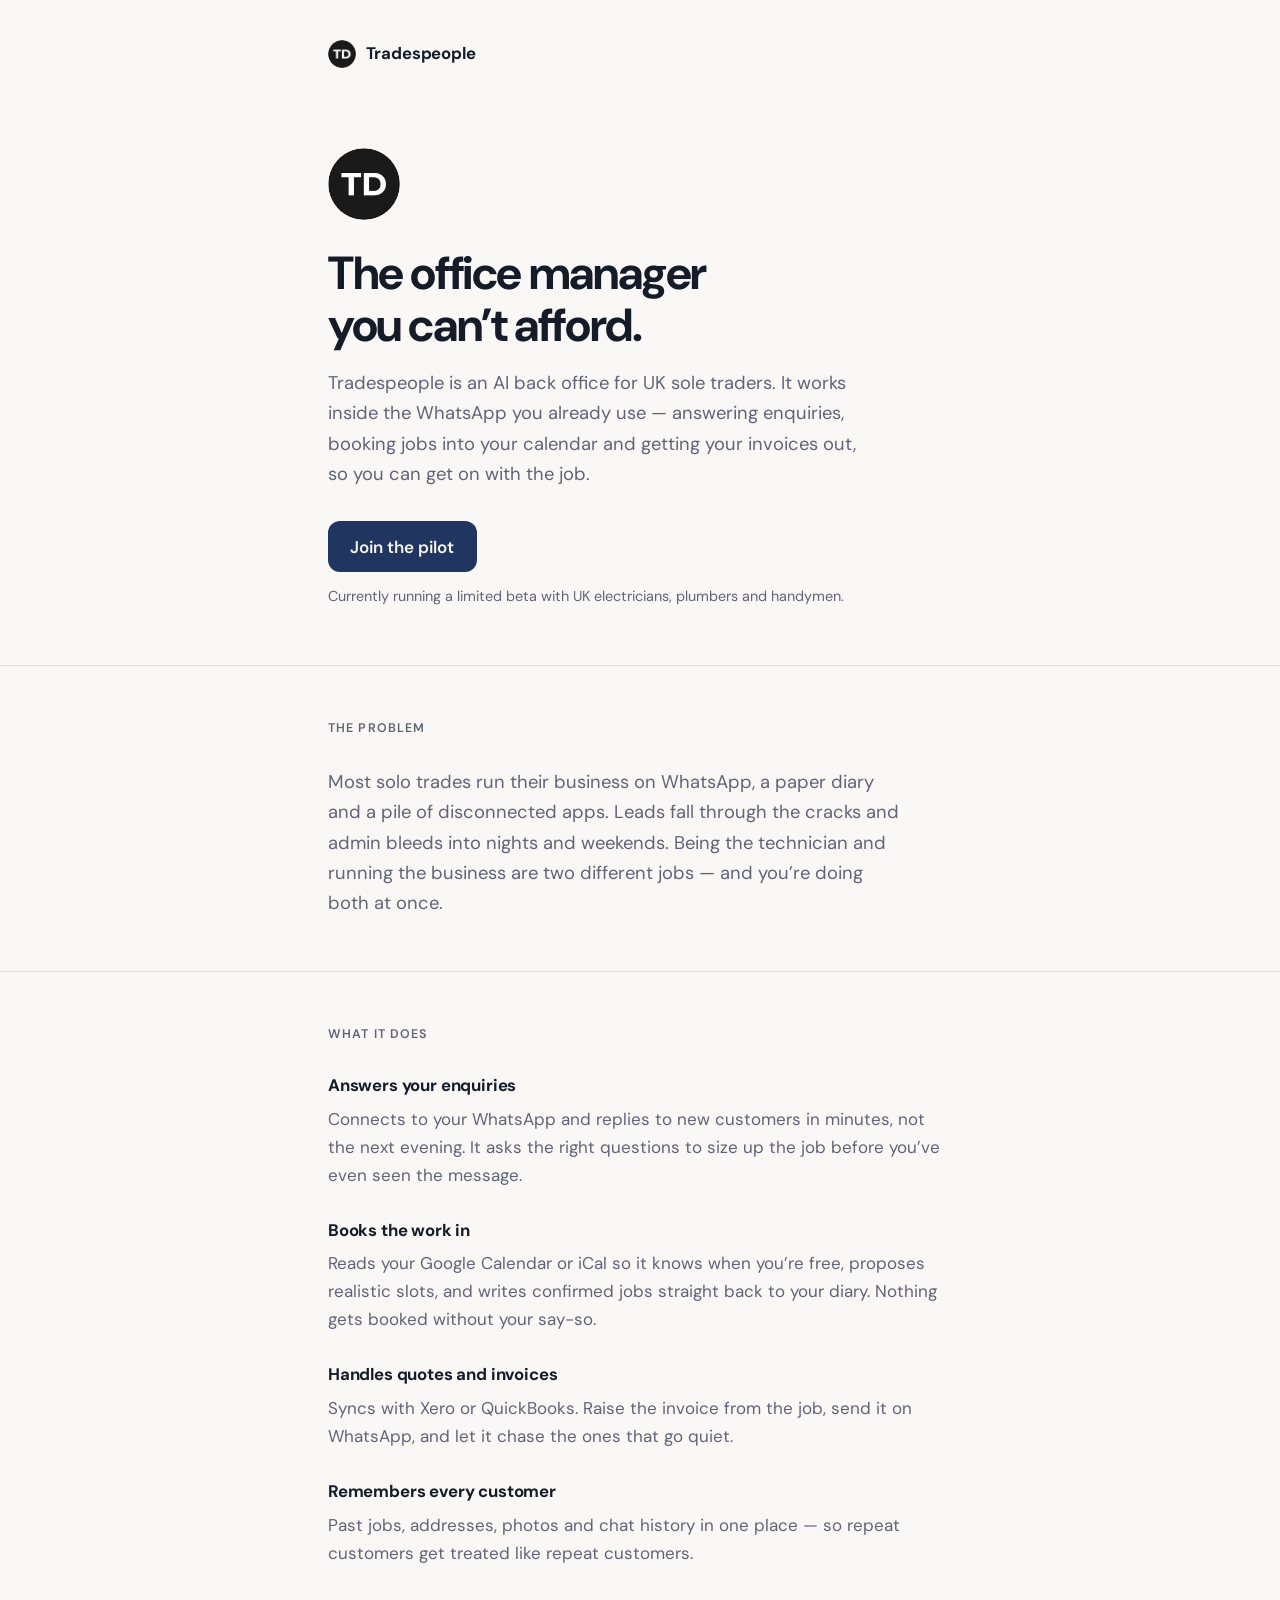
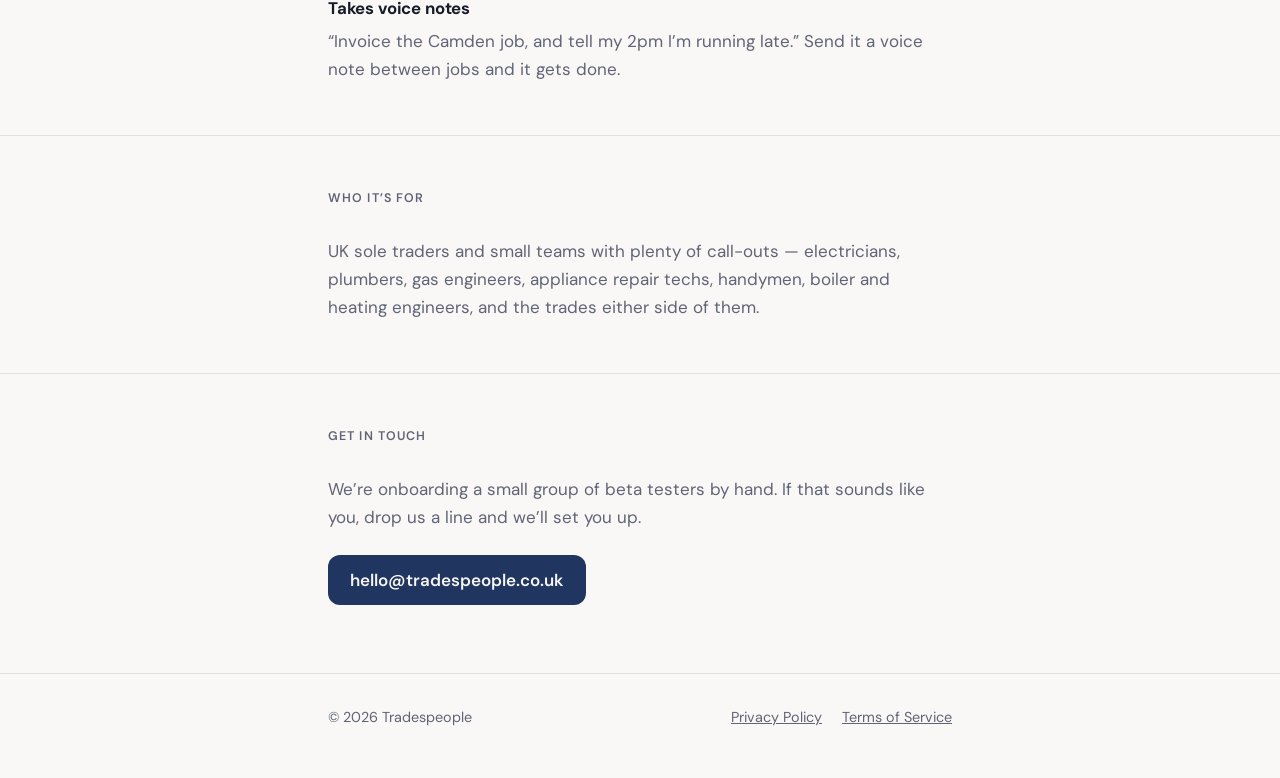
==== index.html @ 1533f0da "Add Tradespeople marketing site Static one-pager plus UK privacy policy and terms of service, styled" ====
<!doctype html>
<html lang="en-GB">
<head>
<meta charset="utf-8">
<meta name="viewport" content="width=device-width, initial-scale=1">
<title>Tradespeople — the AI back office for UK trades</title>
<meta name="description" content="Tradespeople is an AI back office for UK sole traders. It works inside WhatsApp to answer enquiries, book jobs into your calendar and get your invoices out.">
<link rel="icon" href="favicon.ico" sizes="any">
<link rel="icon" type="image/png" sizes="32x32" href="favicon-32.png">
<link rel="apple-touch-icon" href="apple-touch-icon.png">
<link rel="preconnect" href="https://fonts.googleapis.com">
<link rel="preconnect" href="https://fonts.gstatic.com" crossorigin>
<link rel="stylesheet" href="https://fonts.googleapis.com/css2?family=DM+Sans:opsz,wght@9..40,400;9..40,600;9..40,700&display=swap">
<link rel="stylesheet" href="styles.css">
</head>
<body>

<header class="site-head">
  <div class="wrap">
    <a class="brand" href="index.html"><img class="brand-mark" src="logo-120.png" alt="" width="28" height="28"> Tradespeople</a>
  </div>
</header>

<main>
  <section class="hero">
    <div class="wrap">
      <img class="hero-mark" src="logo.png" alt="Tradespeople" width="72" height="72">
      <h1>The office manager you can’t afford.</h1>
      <p class="lede">
        Tradespeople is an AI back office for UK sole traders. It works inside the
        WhatsApp you already use — answering enquiries, booking jobs into your
        calendar and getting your invoices out, so you can get on with the job.
      </p>
      <a class="cta" href="mailto:hello@tradespeople.co.uk?subject=Tradespeople%20pilot">Join the pilot</a>
      <span class="cta-note">Currently running a limited beta with UK electricians, plumbers and handymen.</span>
    </div>
  </section>

  <section class="band">
    <div class="wrap">
      <h2>The problem</h2>
      <p class="lede" style="max-width:36rem;margin-bottom:0">
        Most solo trades run their business on WhatsApp, a paper diary and a pile of
        disconnected apps. Leads fall through the cracks and admin bleeds into nights
        and weekends. Being the technician and running the business are two different
        jobs — and you’re doing both at once.
      </p>
    </div>
  </section>

  <section class="band">
    <div class="wrap">
      <h2>What it does</h2>
      <ul class="items">
        <li>
          <h3>Answers your enquiries</h3>
          <p>Connects to your WhatsApp and replies to new customers in minutes, not
             the next evening. It asks the right questions to size up the job before
             you’ve even seen the message.</p>
        </li>
        <li>
          <h3>Books the work in</h3>
          <p>Reads your Google Calendar or iCal so it knows when you’re free, proposes
             realistic slots, and writes confirmed jobs straight back to your diary.
             Nothing gets booked without your say-so.</p>
        </li>
        <li>
          <h3>Handles quotes and invoices</h3>
          <p>Syncs with Xero or QuickBooks. Raise the invoice from the job, send it on
             WhatsApp, and let it chase the ones that go quiet.</p>
        </li>
        <li>
          <h3>Remembers every customer</h3>
          <p>Past jobs, addresses, photos and chat history in one place — so repeat
             customers get treated like repeat customers.</p>
        </li>
        <li>
          <h3>Takes voice notes</h3>
          <p>“Invoice the Camden job, and tell my 2pm I’m running late.” Send it a
             voice note between jobs and it gets done.</p>
        </li>
      </ul>
    </div>
  </section>

  <section class="band">
    <div class="wrap">
      <h2>Who it’s for</h2>
      <p class="trades">
        UK sole traders and small teams with plenty of call-outs — electricians,
        plumbers, gas engineers, appliance repair techs, handymen, boiler and heating
        engineers, and the trades either side of them.
      </p>
    </div>
  </section>

  <section class="band">
    <div class="wrap">
      <h2>Get in touch</h2>
      <p class="trades" style="margin-bottom:1.5rem">
        We’re onboarding a small group of beta testers by hand. If that sounds like
        you, drop us a line and we’ll set you up.
      </p>
      <a class="cta" href="mailto:hello@tradespeople.co.uk?subject=Tradespeople%20pilot">hello@tradespeople.co.uk</a>
    </div>
  </section>
</main>

<footer class="site-foot">
  <div class="wrap">
    <span>© 2026 Tradespeople</span>
    <span class="spacer"></span>
    <a href="privacy.html">Privacy Policy</a>
    <a href="terms.html">Terms of Service</a>
  </div>
</footer>

</body>
</html>
---- styles.css ----
/* Tradespeople — minimal shared stylesheet.
   Palette lifted from the Pro app (apps/pro/src/index.css). */

:root {
  --bg: hsl(40, 20%, 97%);
  --fg: hsl(220, 30%, 12%);
  --muted: hsl(230, 10%, 42%);
  --primary: hsl(220, 50%, 25%);
  --accent: hsl(38, 85%, 55%);
  --border: hsl(40, 15%, 87%);
  --radius: 0.75rem;
  --measure: 42rem;
}

*, *::before, *::after { box-sizing: border-box; }

html { -webkit-text-size-adjust: 100%; }

body {
  margin: 0;
  background: var(--bg);
  color: var(--fg);
  font-family: "DM Sans", ui-sans-serif, system-ui, -apple-system,
    "Segoe UI", Roboto, Helvetica, Arial, sans-serif;
  font-size: 17px;
  line-height: 1.65;
  -webkit-font-smoothing: antialiased;
}

.wrap {
  max-width: var(--measure);
  margin: 0 auto;
  padding: 0 1.5rem;
}

/* ---- header ---- */

.site-head {
  padding: 2.5rem 0 0;
}

.brand {
  display: inline-flex;
  align-items: center;
  gap: 0.6rem;
  font-weight: 700;
  font-size: 1.05rem;
  letter-spacing: -0.01em;
  color: var(--fg);
  text-decoration: none;
}

.brand-mark {
  width: 1.75rem;
  height: 1.75rem;
  border-radius: 50%;
  display: block;
}

.hero-mark {
  width: 4.5rem;
  height: 4.5rem;
  border-radius: 50%;
  display: block;
  margin: 0 0 1.75rem;
}

/* ---- hero ---- */

.hero { padding: 4.5rem 0 3.5rem; }

h1 {
  font-size: clamp(2rem, 6vw, 2.9rem);
  line-height: 1.12;
  letter-spacing: -0.03em;
  margin: 0 0 1rem;
  text-wrap: balance;
}

.lede {
  font-size: 1.15rem;
  color: var(--muted);
  margin: 0 0 2rem;
  max-width: 34rem;
}

.cta {
  display: inline-block;
  background: var(--primary);
  color: hsl(40, 20%, 96%);
  text-decoration: none;
  font-weight: 600;
  padding: 0.7rem 1.4rem;
  border-radius: var(--radius);
  transition: opacity 0.15s ease;
}

.cta:hover { opacity: 0.88; }

.cta-note {
  display: block;
  margin-top: 0.85rem;
  font-size: 0.9rem;
  color: var(--muted);
}

/* ---- sections ---- */

section + section { border-top: 1px solid var(--border); }

.band { padding: 3.25rem 0; }

h2 {
  font-size: 0.78rem;
  text-transform: uppercase;
  letter-spacing: 0.09em;
  color: var(--muted);
  font-weight: 600;
  margin: 0 0 1.75rem;
}

.items {
  list-style: none;
  margin: 0;
  padding: 0;
  display: grid;
  gap: 1.75rem;
}

.items h3 {
  font-size: 1.05rem;
  margin: 0 0 0.3rem;
  letter-spacing: -0.01em;
}

.items p {
  margin: 0;
  color: var(--muted);
}

.trades {
  margin: 0;
  color: var(--muted);
}

/* ---- footer ---- */

.site-foot {
  border-top: 1px solid var(--border);
  margin-top: 1rem;
  padding: 2rem 0 3rem;
  font-size: 0.9rem;
  color: var(--muted);
}

.site-foot .wrap {
  display: flex;
  flex-wrap: wrap;
  gap: 0.4rem 1.25rem;
  align-items: baseline;
}

.site-foot a { color: var(--muted); }
.site-foot .spacer { flex: 1 1 auto; }

a { color: var(--primary); }
a:hover { text-decoration: none; }

/* ---- legal pages ---- */

.legal { padding: 3rem 0 4rem; }

.legal h1 {
  font-size: clamp(1.7rem, 5vw, 2.2rem);
  margin-bottom: 0.4rem;
}

.updated {
  color: var(--muted);
  font-size: 0.9rem;
  margin: 0 0 2.5rem;
}

.legal h2 {
  font-size: 1.1rem;
  text-transform: none;
  letter-spacing: -0.01em;
  color: var(--fg);
  font-weight: 700;
  margin: 2.5rem 0 0.75rem;
}

.legal p, .legal li { color: hsl(220, 18%, 25%); }
.legal ul { padding-left: 1.15rem; }
.legal li { margin-bottom: 0.4rem; }

.back {
  display: inline-block;
  margin-top: 3rem;
  font-size: 0.9rem;
}

@media (prefers-color-scheme: dark) {
  :root {
    --bg: hsl(225, 25%, 12%);
    --fg: hsl(40, 15%, 94%);
    --muted: hsl(225, 10%, 62%);
    --primary: hsl(225, 45%, 62%);
    --border: hsl(225, 15%, 22%);
  }
  .brand-mark, .hero-mark { box-shadow: 0 0 0 1px hsl(225, 15%, 30%); }
  .cta { background: hsl(225, 45%, 45%); color: hsl(40, 20%, 96%); }
  .legal p, .legal li { color: hsl(40, 12%, 80%); }
}
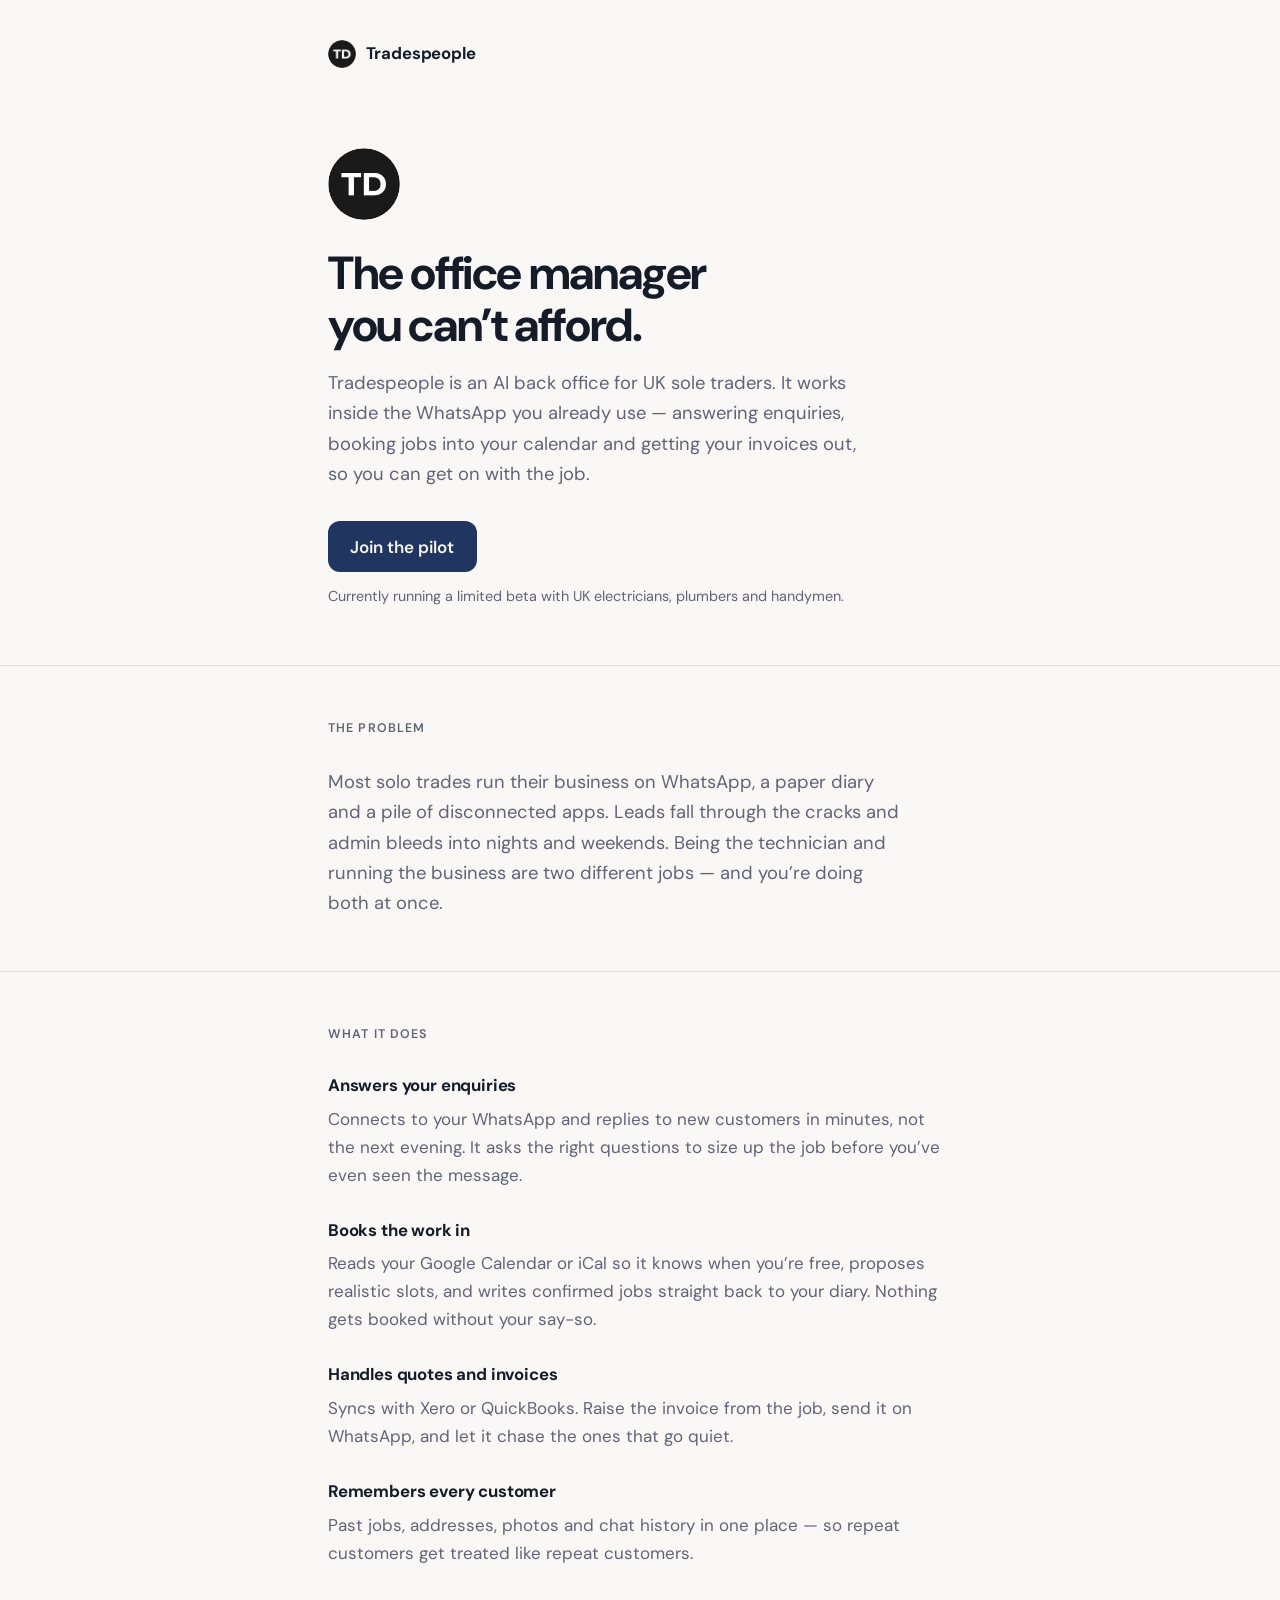
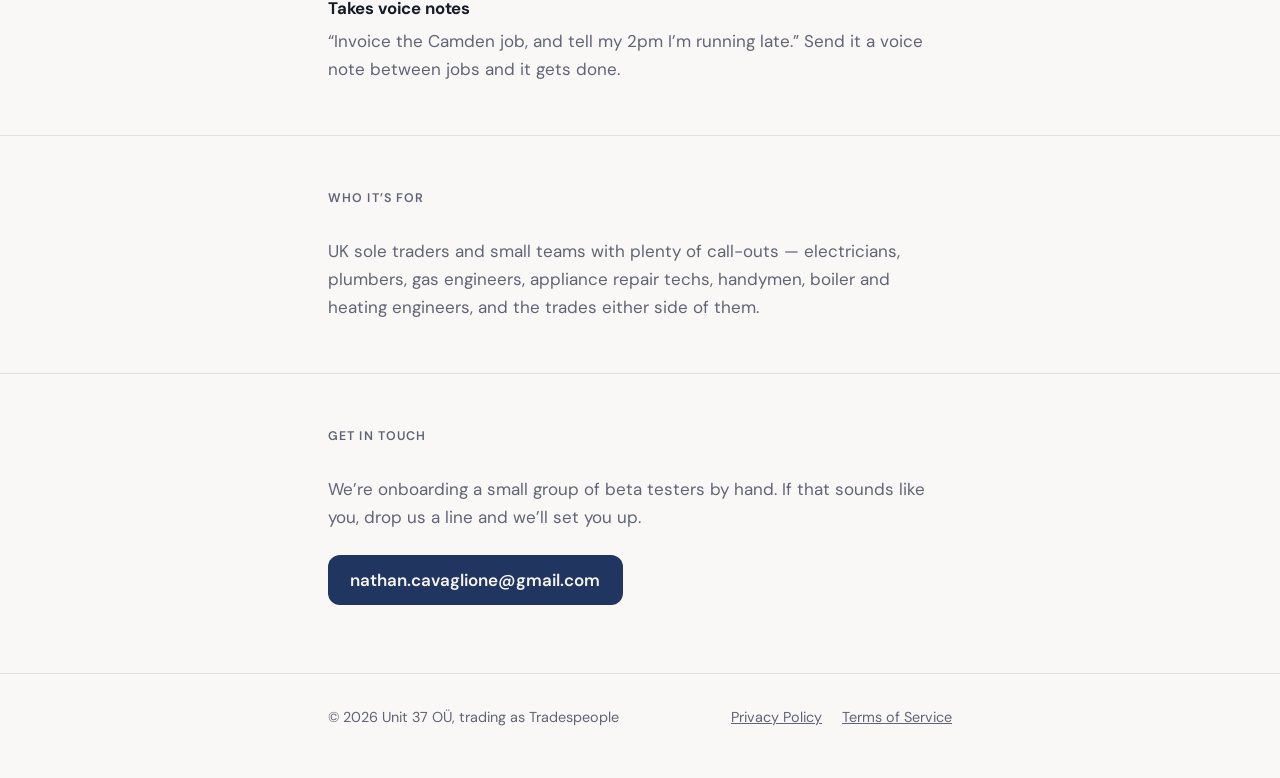
==== commit 39e1656c: "Fill in real company details for Unit 37 OÜ The operating entity is Estonian, not UK, so the legal p" ====
--- a/index.html
+++ b/index.html
@@ -31,7 +31,7 @@
         WhatsApp you already use — answering enquiries, booking jobs into your
         calendar and getting your invoices out, so you can get on with the job.
       </p>
-      <a class="cta" href="mailto:hello@tradespeople.co.uk?subject=Tradespeople%20pilot">Join the pilot</a>
+      <a class="cta" href="mailto:nathan.cavaglione@gmail.com?subject=Tradespeople%20pilot">Join the pilot</a>
       <span class="cta-note">Currently running a limited beta with UK electricians, plumbers and handymen.</span>
     </div>
   </section>
@@ -101,14 +101,14 @@
         We’re onboarding a small group of beta testers by hand. If that sounds like
         you, drop us a line and we’ll set you up.
       </p>
-      <a class="cta" href="mailto:hello@tradespeople.co.uk?subject=Tradespeople%20pilot">hello@tradespeople.co.uk</a>
+      <a class="cta" href="mailto:nathan.cavaglione@gmail.com?subject=Tradespeople%20pilot">nathan.cavaglione@gmail.com</a>
     </div>
   </section>
 </main>
 
 <footer class="site-foot">
   <div class="wrap">
-    <span>© 2026 Tradespeople</span>
+    <span>© 2026 Unit 37 OÜ, trading as Tradespeople</span>
     <span class="spacer"></span>
     <a href="privacy.html">Privacy Policy</a>
     <a href="terms.html">Terms of Service</a>
